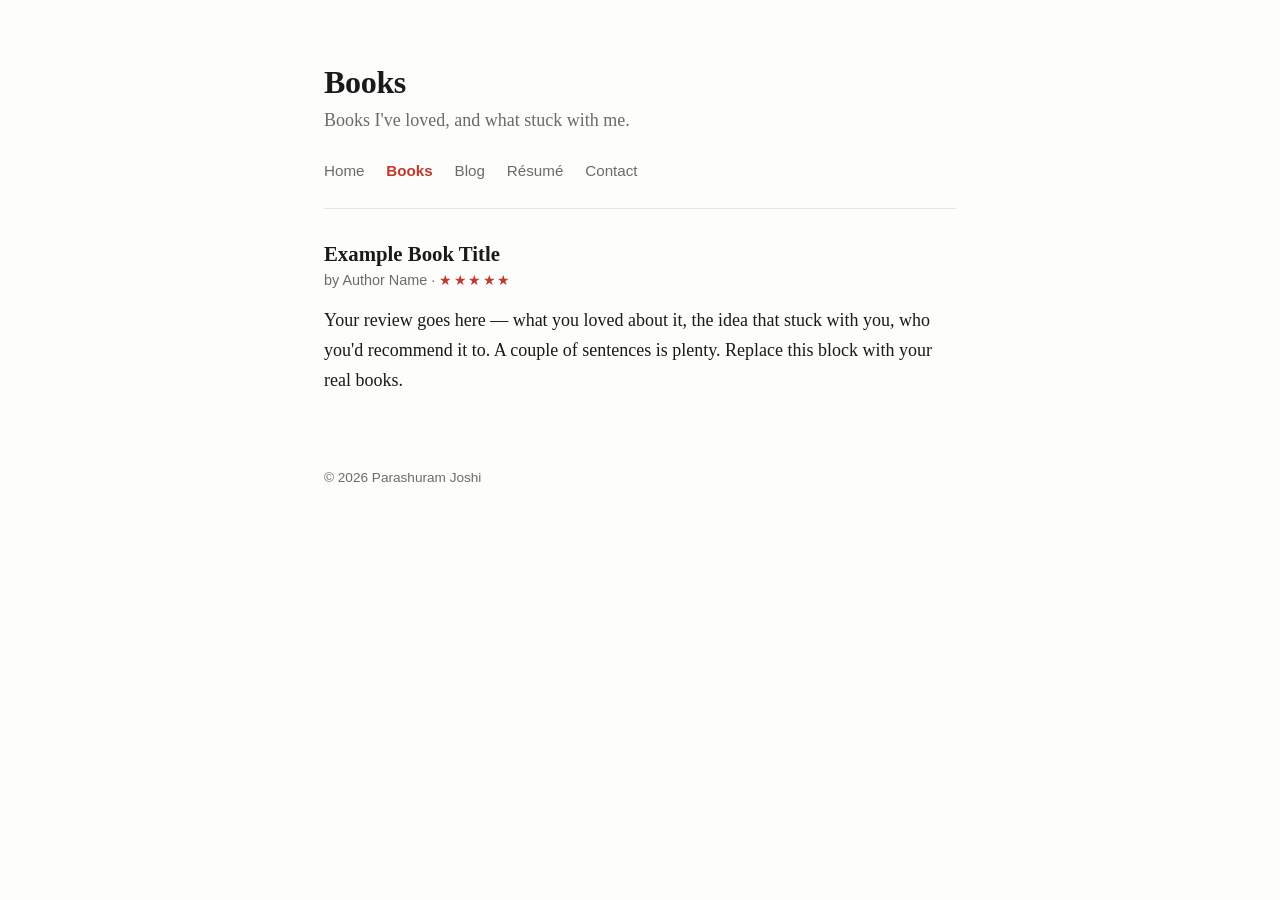
==== books.html @ 91d9610b "Add Books and Blog pages; extract shared stylesheet - Move inline CSS into style.css shared across a" ====
<!DOCTYPE html>
<html lang="en">

<head>
  <meta charset="UTF-8" />
  <meta name="viewport" content="width=device-width, initial-scale=1.0" />
  <meta name="description" content="Books Parashuram Joshi loved, with short reviews." />
  <meta name="theme-color" content="#fdfdfb" />
  <meta name="robots" content="index, follow" />

  <title>Books · Parashuram Joshi</title>

  <!-- Google Analytics -->
  <script async src="https://www.googletagmanager.com/gtag/js?id=G-2HRM3D4PV5"></script>
  <script>
    window.dataLayer = window.dataLayer || [];
    function gtag() { dataLayer.push(arguments); }
    gtag('js', new Date());
    gtag('config', 'G-2HRM3D4PV5');
  </script>

  <link rel="stylesheet" href="style.css" />
</head>

<body>
  <div class="wrap">
    <div class="page-intro">
      <h1>Books</h1>
      <p>Books I've loved, and what stuck with me.</p>
      <nav>
        <a href="index.html">Home</a>
        <a href="books.html" aria-current="page">Books</a>
        <a href="blog/">Blog</a>
        <a href="parashuram.pdf">Résumé</a>
        <a href="mailto:parashuramjoshi23@gmail.com">Contact</a>
      </nav>
    </div>

    <hr />

    <main>
      <!--
        ───────────────────────────────────────────────────────────────
        To add a book, copy one <article class="book"> block below and
        fill it in. Rating is just filled (★) vs empty (☆) stars — use
        as many as you like (5 is a common max).
        ───────────────────────────────────────────────────────────────
      -->

      <article class="book">
        <h3>Example Book Title</h3>
        <p class="byline">by Author Name · <span class="rating">★★★★★</span></p>
        <p class="review">
          Your review goes here — what you loved about it, the idea that stuck
          with you, who you'd recommend it to. A couple of sentences is plenty.
          Replace this block with your real books.
        </p>
      </article>
    </main>

    <footer>
      © <span id="year">2026</span> Parashuram Joshi
    </footer>
  </div>

  <script>
    document.getElementById('year').textContent = new Date().getFullYear();
  </script>
</body>

</html>
---- style.css ----
:root {
  --bg: #fdfdfb;
  --fg: #1a1a1a;
  --muted: #6b6b6b;
  --rule: #e6e6e1;
  --accent: #c0392b;
  --max: 42rem;
}

@media (prefers-color-scheme: dark) {
  :root {
    --bg: #16161a;
    --fg: #e8e8e6;
    --muted: #9a9a9a;
    --rule: #2a2a30;
    --accent: #e07a5f;
  }
}

*,
*::before,
*::after {
  box-sizing: border-box;
}

html {
  -webkit-text-size-adjust: 100%;
  scroll-behavior: smooth;
}

body {
  margin: 0;
  background: var(--bg);
  color: var(--fg);
  font-family: Georgia, Cambria, "Times New Roman", Times, serif;
  font-size: 18px;
  line-height: 1.65;
  -webkit-font-smoothing: antialiased;
  -moz-osx-font-smoothing: grayscale;
  text-rendering: optimizeLegibility;
}

.wrap {
  max-width: var(--max);
  margin: 0 auto;
  padding: 0 1.25rem;
}

a {
  color: var(--fg);
  text-decoration: none;
  border-bottom: 1px solid var(--rule);
  transition: color .15s ease, border-color .15s ease;
}

a:hover {
  color: var(--accent);
  border-color: var(--accent);
}

/* ---- Header ---- */
header {
  padding: 4rem 0 1.5rem;
}

h1 {
  font-size: 2rem;
  line-height: 1.15;
  margin: 0 0 .35rem;
  letter-spacing: -0.01em;
}

.role {
  color: var(--muted);
  font-size: 1.05rem;
  margin: 0;
}

nav {
  margin-top: 1.4rem;
  font-family: -apple-system, BlinkMacSystemFont, "Segoe UI", Roboto, Helvetica, Arial, sans-serif;
  font-size: 0.95rem;
}

nav a {
  border: none;
  color: var(--muted);
  margin-right: 1.1rem;
}

nav a:hover,
nav a[aria-current="page"] {
  color: var(--accent);
}

nav a[aria-current="page"] {
  font-weight: 600;
}

hr {
  border: none;
  border-top: 1px solid var(--rule);
  margin: 0;
}

/* ---- Sections ---- */
section {
  padding: 2.25rem 0;
  border-bottom: 1px solid var(--rule);
}

section:last-of-type {
  border-bottom: none;
}

h2 {
  font-family: -apple-system, BlinkMacSystemFont, "Segoe UI", Roboto, Helvetica, Arial, sans-serif;
  font-size: 0.8rem;
  text-transform: uppercase;
  letter-spacing: 0.08em;
  color: var(--muted);
  font-weight: 600;
  margin: 0 0 1rem;
}

p {
  margin: 0 0 1rem;
}

p:last-child {
  margin-bottom: 0;
}

/* ---- Stats ---- */
.stats {
  display: flex;
  gap: 2.5rem;
  flex-wrap: wrap;
  font-family: -apple-system, BlinkMacSystemFont, "Segoe UI", Roboto, Helvetica, Arial, sans-serif;
}

.stat .num {
  font-size: 1.6rem;
  font-weight: 700;
  color: var(--fg);
}

.stat .label {
  display: block;
  font-size: 0.85rem;
  color: var(--muted);
}

/* ---- Skills ---- */
.skill-group {
  margin-bottom: 1.25rem;
}

.skill-group:last-child {
  margin-bottom: 0;
}

.skill-group h3 {
  font-family: -apple-system, BlinkMacSystemFont, "Segoe UI", Roboto, Helvetica, Arial, sans-serif;
  font-size: 0.95rem;
  font-weight: 600;
  margin: 0 0 .5rem;
}

.tags {
  list-style: none;
  padding: 0;
  margin: 0;
  display: flex;
  flex-wrap: wrap;
  gap: .4rem .5rem;
  font-family: -apple-system, BlinkMacSystemFont, "Segoe UI", Roboto, Helvetica, Arial, sans-serif;
  font-size: 0.85rem;
}

.tags li {
  color: var(--muted);
  border: 1px solid var(--rule);
  border-radius: 999px;
  padding: .15rem .65rem;
}

/* ---- Links row ---- */
.links {
  font-family: -apple-system, BlinkMacSystemFont, "Segoe UI", Roboto, Helvetica, Arial, sans-serif;
  font-size: 0.95rem;
}

.links a {
  margin-right: 1.25rem;
  white-space: nowrap;
}

/* ---- Page intro (subpages) ---- */
.page-intro {
  padding: 4rem 0 1.5rem;
}

.page-intro h1 {
  margin-bottom: .35rem;
}

.page-intro p {
  color: var(--muted);
  margin: 0;
}

/* ---- Books ---- */
.book {
  padding: 2rem 0;
  border-bottom: 1px solid var(--rule);
}

.book:last-child {
  border-bottom: none;
}

.book h3 {
  font-size: 1.3rem;
  margin: 0 0 .15rem;
  line-height: 1.25;
}

.book .byline {
  font-family: -apple-system, BlinkMacSystemFont, "Segoe UI", Roboto, Helvetica, Arial, sans-serif;
  font-size: 0.9rem;
  color: var(--muted);
  margin: 0 0 .85rem;
}

.book .rating {
  color: var(--accent);
  letter-spacing: 0.1em;
}

.book .review {
  margin: 0;
}

/* ---- Blog index ---- */
.post-list {
  list-style: none;
  padding: 0;
  margin: 0;
}

.post-list li {
  padding: 1.5rem 0;
  border-bottom: 1px solid var(--rule);
}

.post-list li:last-child {
  border-bottom: none;
}

.post-list h3 {
  font-size: 1.25rem;
  margin: 0 0 .25rem;
}

.post-list h3 a {
  border: none;
}

.post-list .meta,
.post-meta {
  font-family: -apple-system, BlinkMacSystemFont, "Segoe UI", Roboto, Helvetica, Arial, sans-serif;
  font-size: 0.85rem;
  color: var(--muted);
}

.post-list .excerpt {
  margin: .4rem 0 0;
  color: var(--fg);
}

/* ---- Blog post (article) ---- */
article {
  padding: 1rem 0 2rem;
}

article h1 {
  font-size: 2rem;
  margin-bottom: .35rem;
}

article .post-meta {
  margin-bottom: 2rem;
}

article h2 {
  font-family: Georgia, Cambria, "Times New Roman", Times, serif;
  font-size: 1.4rem;
  text-transform: none;
  letter-spacing: normal;
  color: var(--fg);
  font-weight: 700;
  margin: 2.25rem 0 .75rem;
}

article h3 {
  font-size: 1.15rem;
  margin: 1.75rem 0 .5rem;
}

article ul,
article ol {
  padding-left: 1.4rem;
  margin: 0 0 1rem;
}

article li {
  margin-bottom: .4rem;
}

article blockquote {
  margin: 1.5rem 0;
  padding-left: 1rem;
  border-left: 3px solid var(--rule);
  color: var(--muted);
  font-style: italic;
}

article code {
  font-family: ui-monospace, SFMono-Regular, "SF Mono", Menlo, Consolas, monospace;
  font-size: 0.85em;
  background: var(--rule);
  padding: .1rem .35rem;
  border-radius: 4px;
}

article pre {
  background: var(--rule);
  padding: 1rem;
  border-radius: 6px;
  overflow-x: auto;
  font-size: 0.85rem;
  line-height: 1.5;
}

article pre code {
  background: none;
  padding: 0;
}

.back-link {
  display: inline-block;
  margin: 2.5rem 0 0;
  font-family: -apple-system, BlinkMacSystemFont, "Segoe UI", Roboto, Helvetica, Arial, sans-serif;
  font-size: 0.9rem;
  border: none;
  color: var(--muted);
}

/* ---- Footer ---- */
footer {
  padding: 2.5rem 0 4rem;
  color: var(--muted);
  font-family: -apple-system, BlinkMacSystemFont, "Segoe UI", Roboto, Helvetica, Arial, sans-serif;
  font-size: 0.85rem;
}

@media (max-width: 480px) {
  body { font-size: 17px; }
  header, .page-intro { padding-top: 2.75rem; }
  h1 { font-size: 1.7rem; }
}
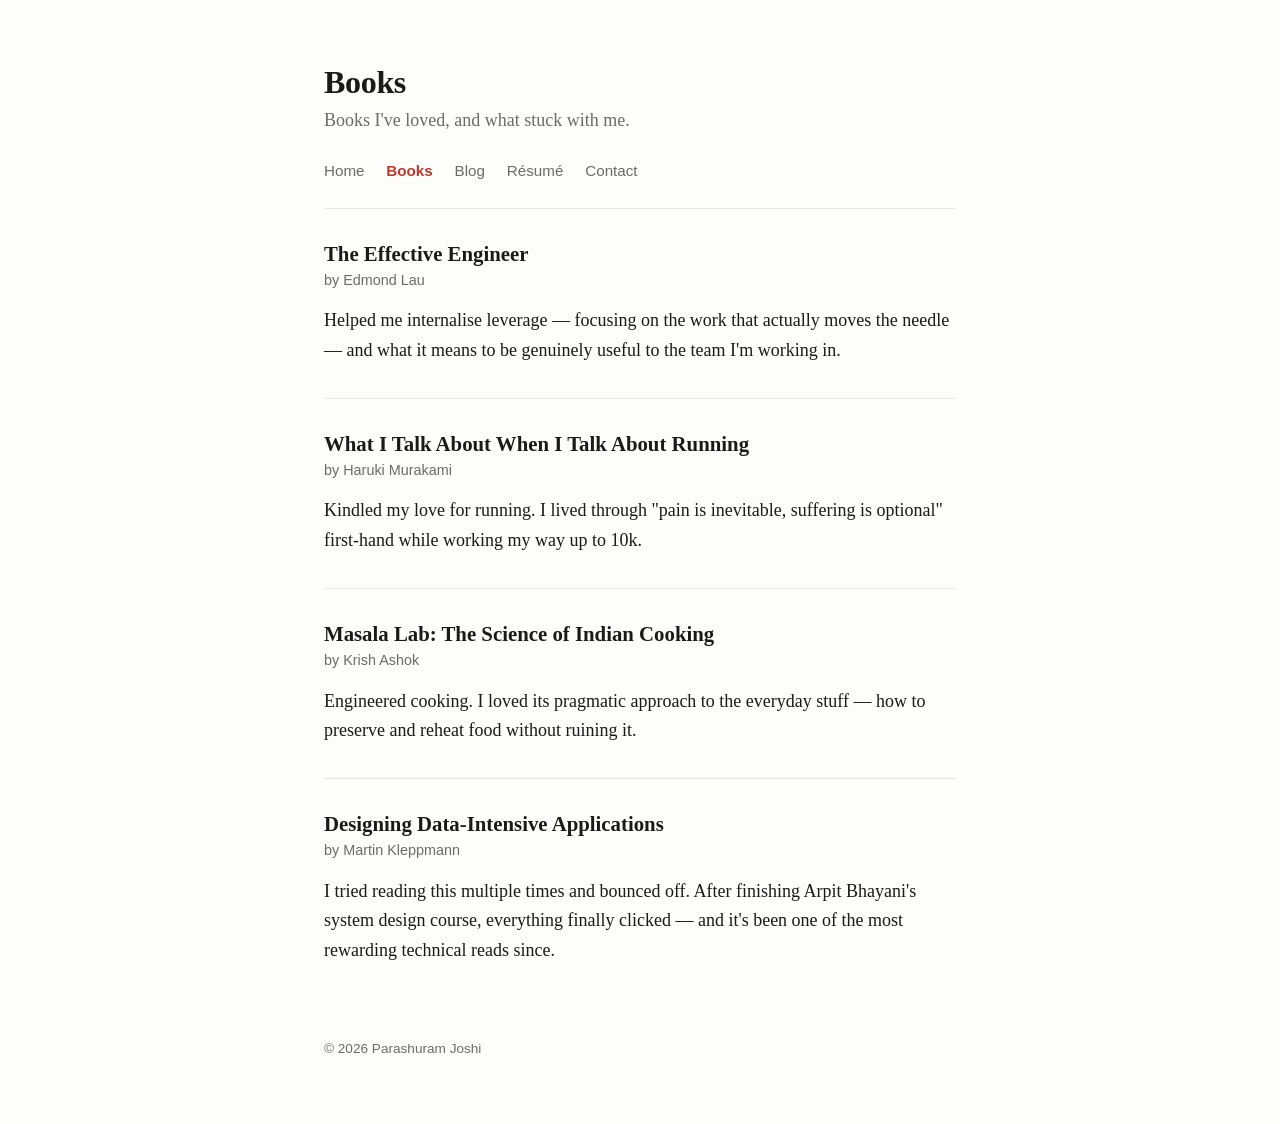
==== commit 43cd6943: "Add real book entries to Books page The Effective Engineer, What I Talk About When I Talk About Runn" ====
--- a/books.html
+++ b/books.html
@@ -42,18 +42,46 @@
       <!--
         ───────────────────────────────────────────────────────────────
         To add a book, copy one <article class="book"> block below and
-        fill it in. Rating is just filled (★) vs empty (☆) stars — use
-        as many as you like (5 is a common max).
+        fill it in. To show a rating, add to the byline:
+          · <span class="rating">★★★★★</span>
         ───────────────────────────────────────────────────────────────
       -->
 
       <article class="book">
-        <h3>Example Book Title</h3>
-        <p class="byline">by Author Name · <span class="rating">★★★★★</span></p>
+        <h3>The Effective Engineer</h3>
+        <p class="byline">by Edmond Lau</p>
         <p class="review">
-          Your review goes here — what you loved about it, the idea that stuck
-          with you, who you'd recommend it to. A couple of sentences is plenty.
-          Replace this block with your real books.
+          Helped me internalise leverage — focusing on the work that actually
+          moves the needle — and what it means to be genuinely useful to the
+          team I'm working in.
+        </p>
+      </article>
+
+      <article class="book">
+        <h3>What I Talk About When I Talk About Running</h3>
+        <p class="byline">by Haruki Murakami</p>
+        <p class="review">
+          Kindled my love for running. I lived through "pain is inevitable,
+          suffering is optional" first-hand while working my way up to 10k.
+        </p>
+      </article>
+
+      <article class="book">
+        <h3>Masala Lab: The Science of Indian Cooking</h3>
+        <p class="byline">by Krish Ashok</p>
+        <p class="review">
+          Engineered cooking. I loved its pragmatic approach to the everyday
+          stuff — how to preserve and reheat food without ruining it.
+        </p>
+      </article>
+
+      <article class="book">
+        <h3>Designing Data-Intensive Applications</h3>
+        <p class="byline">by Martin Kleppmann</p>
+        <p class="review">
+          I tried reading this multiple times and bounced off. After finishing
+          Arpit Bhayani's system design course, everything finally clicked —
+          and it's been one of the most rewarding technical reads since.
         </p>
       </article>
     </main>
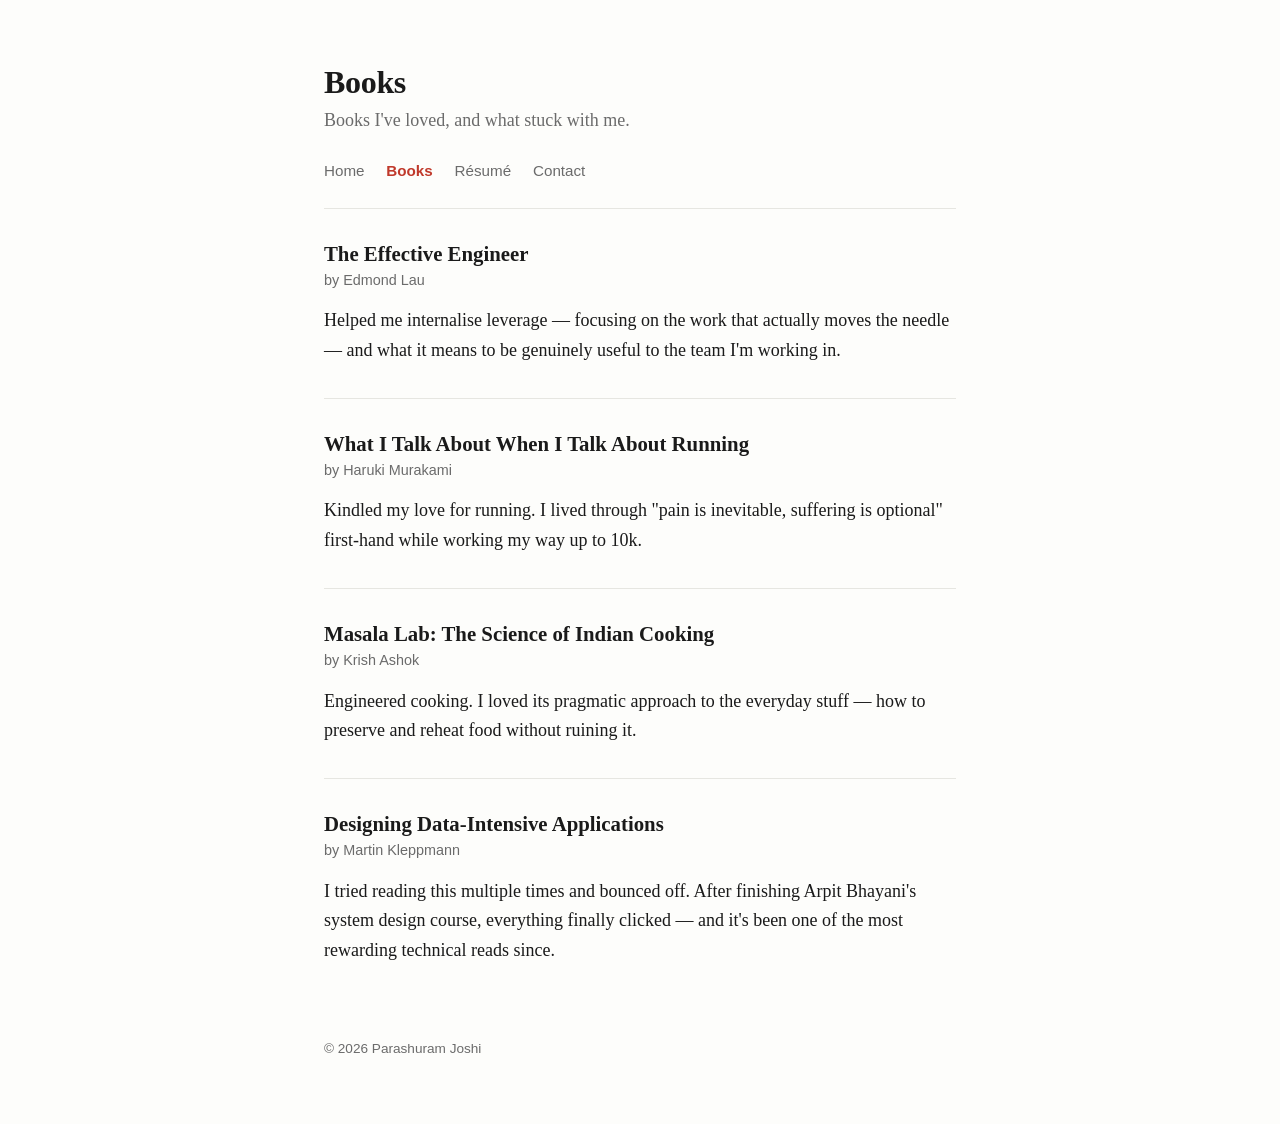
==== commit 8a462952: "Remove blog from this branch; keep redesign + Books only Blog pages and homelab draft are preserved " ====
--- a/books.html
+++ b/books.html
@@ -30,7 +30,6 @@
       <nav>
         <a href="index.html">Home</a>
         <a href="books.html" aria-current="page">Books</a>
-        <a href="blog/">Blog</a>
         <a href="parashuram.pdf">Résumé</a>
         <a href="mailto:parashuramjoshi23@gmail.com">Contact</a>
       </nav>
